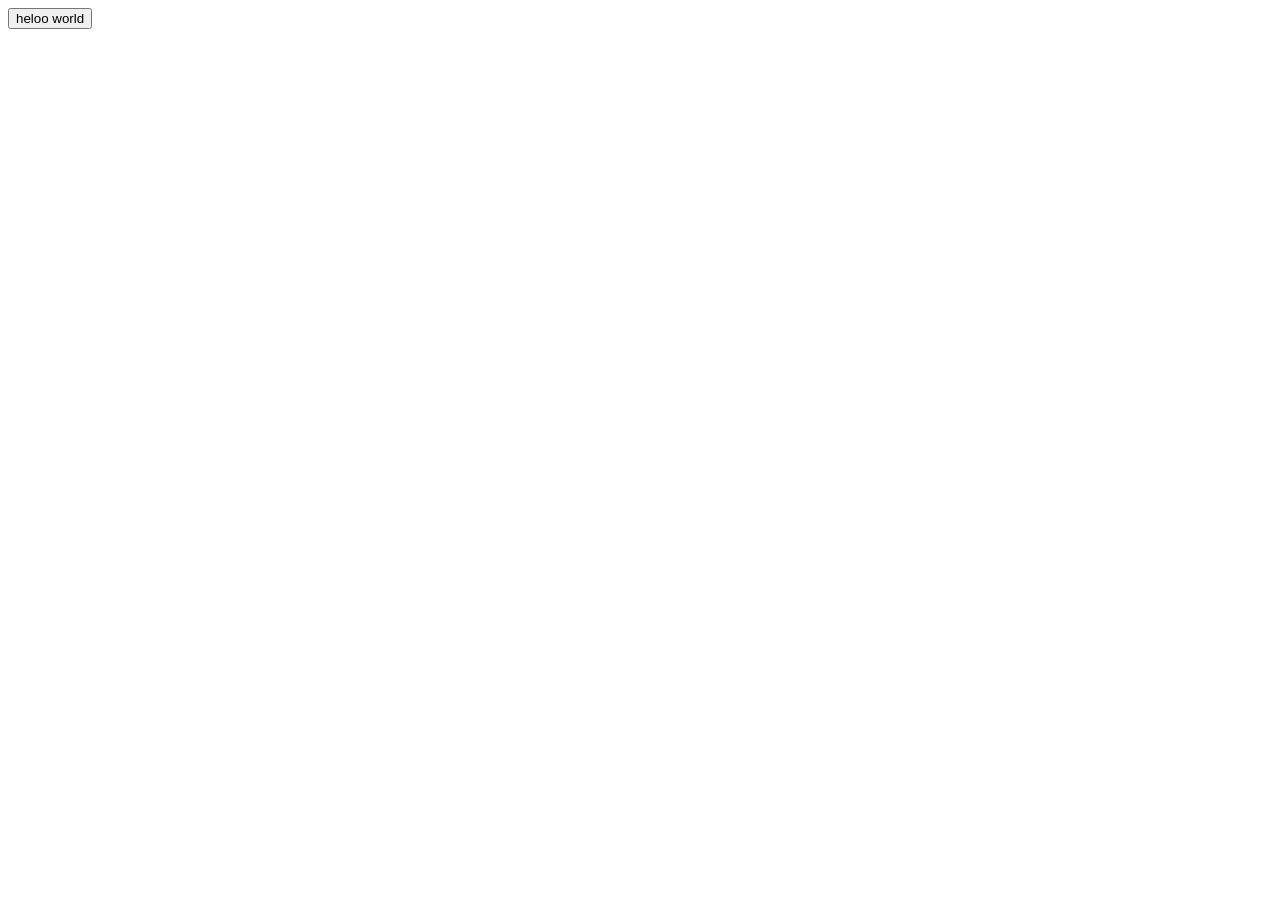
==== index.html @ 88d8ea2e "add: basic structure" ====
<!DOCTYPE html>
<html lang="en">
<head>
    <meta charset="UTF-8">
    <meta name="viewport" content="width=device-width, initial-scale=1.0">
    <title>Motoshop</title>
    <link rel="stylesheet" href="style.css">
</head>
<body>
    

<button>heloo world</button>

    <script src="script.js"></script>
</body>
</html>
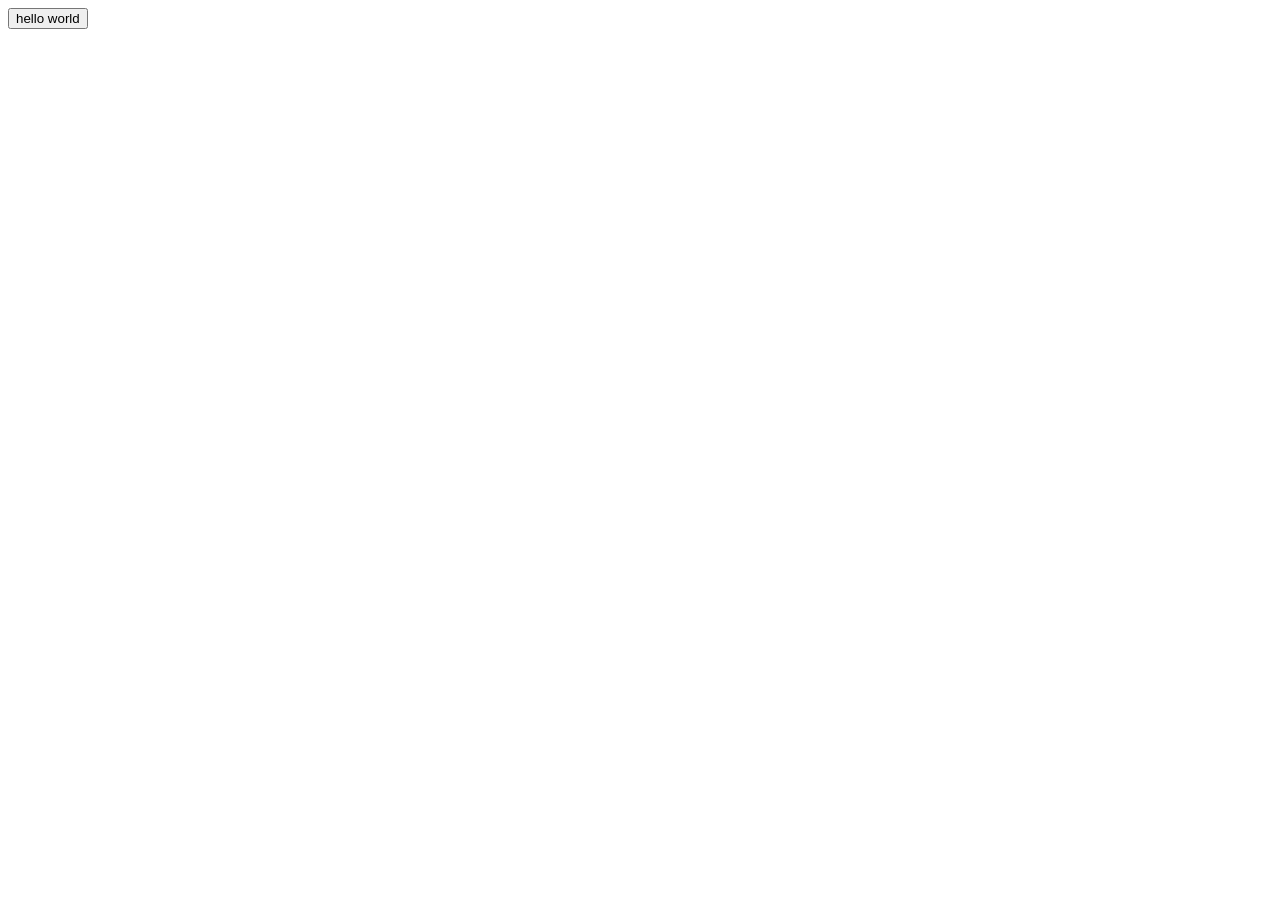
==== commit 8f78c132: "add: gteg" ====
--- a/index.html
+++ b/index.html
@@ -1,16 +1,28 @@
 <!DOCTYPE html>
 <html lang="en">
+
 <head>
     <meta charset="UTF-8">
     <meta name="viewport" content="width=device-width, initial-scale=1.0">
     <title>Motoshop</title>
     <link rel="stylesheet" href="style.css">
+    <!-- Google tag (gtag.js) -->
+    <script async src="https://www.googletagmanager.com/gtag/js?id=G-P96G4NNE6P"></script>
+    <script>
+        window.dataLayer = window.dataLayer || [];
+        function gtag() { dataLayer.push(arguments); }
+        gtag('js', new Date());
+
+        gtag('config', 'G-P96G4NNE6P');
+    </script>
 </head>
+
 <body>
-    
 
-<button>heloo world</button>
+
+    <button class=" order-btn">hello world</button>
 
     <script src="script.js"></script>
 </body>
+
 </html>
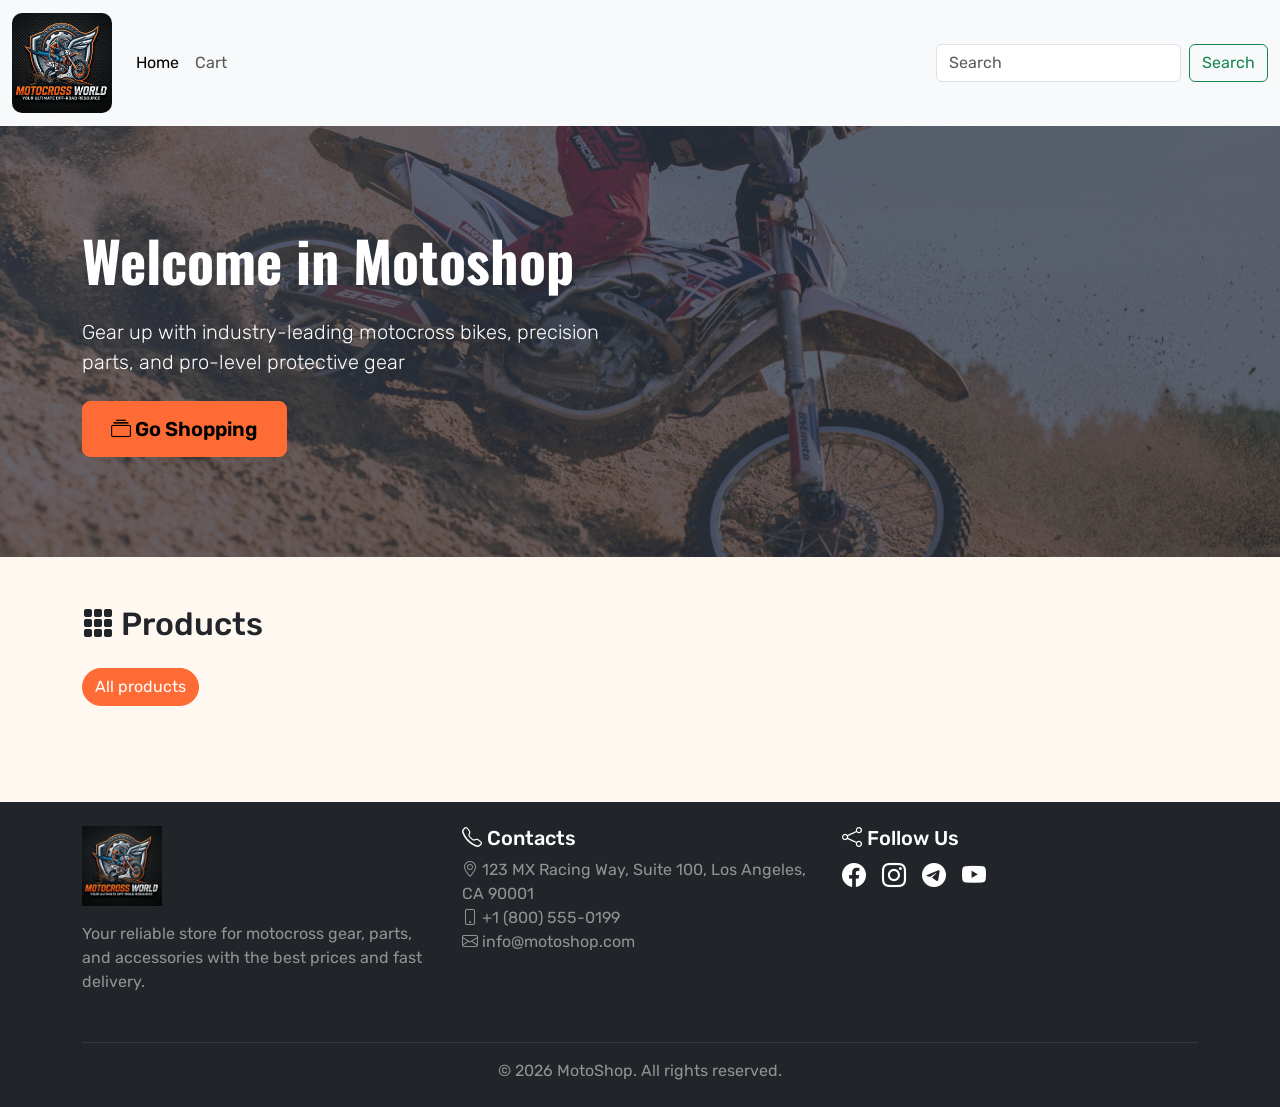
==== commit 76022287: "Refactor code structure for improved readability and maintainability" ====
--- a/index.html
+++ b/index.html
@@ -5,6 +5,11 @@
     <meta charset="UTF-8">
     <meta name="viewport" content="width=device-width, initial-scale=1.0">
     <title>Motoshop</title>
+    <!-- Web Awesome -->
+    <link rel="stylesheet" href="https://cdn.jsdelivr.net/npm/@aspect-ui/webawesome@1.0.13/dist/webawesome.min.css">
+    <link href="https://cdn.jsdelivr.net/npm/bootstrap-icons@1.11.3/font/bootstrap-icons.css" rel="stylesheet">
+    <link href="https://cdn.jsdelivr.net/npm/bootstrap@5.3.8/dist/css/bootstrap.min.css" rel="stylesheet"
+        integrity="sha384-sRIl4kxILFvY47J16cr9ZwB07vP4J8+LH7qKQnuqkuIAvNWLzeN8tE5YBujZqJLB" crossorigin="anonymous">
     <link rel="stylesheet" href="style.css">
     <!-- Google tag (gtag.js) -->
     <script async src="https://www.googletagmanager.com/gtag/js?id=G-P96G4NNE6P"></script>
@@ -18,10 +23,138 @@
 </head>
 
 <body>
+    <nav class="navbar navbar-expand-lg bg-body-tertiary">
+        <div class="container-fluid">
+            <a class="navbar-brand" href="#"><img class="logo" src="img/logo.png" alt="MotoShop" height="100"></a>
+            <button class="navbar-toggler" type="button" data-bs-toggle="collapse"
+                data-bs-target="#navbarSupportedContent" aria-controls="navbarSupportedContent" aria-expanded="false"
+                aria-label="Toggle navigation">
+                <span class="navbar-toggler-icon"></span>
+            </button>
+            <div class="collapse navbar-collapse" id="navbarSupportedContent">
+                <ul class="navbar-nav me-auto mb-2 mb-lg-0">
+                    <li class="nav-item">
+                        <a class="nav-link active" aria-current="page" href="#">Home</a>
+                    </li>
+                    <li class="nav-item">
+                        <a class="nav-link" href="cart.html">Cart</a>
+                    </li>
+                </ul>
+                <form class="d-flex" role="search">
+                    <input class="form-control me-2" type="search" placeholder="Search" aria-label="Search" />
+                    <button class="btn btn-outline-success" type="submit">Search</button>
+                </form>
+            </div>
+        </div>
+    </nav>
+    <section class="hero-section">
+        <div class="container">
+            <div class="row align-items-center min-wh-50">
+                <div class="col-lg-6">
+                    <h1 class="display-4 fw-bold text-white mb-4" id="heroTitle">
+                        Welcome in Motoshop
+                    </h1>
+                    <p class="lead text-wide-50 mb-4" id="heroText">Gear up with industry-leading motocross bikes,
+                        precision parts, and pro-level protective gear</p>
+                    <a href="#products" class="btn btn-warning btn-lg">
+                        <i class="bi bi-collection"></i> Go Shopping
+                    </a>
+                </div>
+            </div>
+        </div>
+    </section>
 
+    <main class="container my-5" id="products">
+        <div class="row mb-4">
+            <div class="col-12">
+                <h2 class="section-title mb-4">
+                    <i class="bi bi-grid-3x3-gap-fill"></i>
+                    Products
+                </h2>
+                <div class="d-flex flex-wrap gap-2 mb-4" id="categoryFilters">
+                    <button class="btn btn-dark category-btn active" data-category="all">All products</button>
+                </div>
+            </div>
+        </div>
+        <div class="row gap-3" id="productsGrid"></div>
+        <div class="text-center py-5 d-none" id="noProducts">
+            <h3 class="mt-3 text-muted">No products found</h3>
+        </div>
+    </main>
+    <footer class="bg-dark text-white py-4 mt-5">
+        <div class="container">
+            <div class="row">
+                <div class="col-md-4 mb-3">
+                    <img src="img/logo.png" alt="MotoShop" height="80" class="mb-3">
+                    <p class="text-white-50">
+                        Your reliable store for motocross gear, parts, and accessories with the best prices and fast
+                        delivery.
+                    </p>
+                </div>
 
-    <button class=" order-btn">hello world</button>
+                <div class="col-md-4 mb-3">
+                    <h5><i class="bi bi-telephone"></i> Contacts</h5>
+                    <ul class="list-unstyled text-white-50">
+                        <li><i class="bi bi-geo-alt"></i> 123 MX Racing Way, Suite 100, Los Angeles, CA 90001</li>
+                        <li><i class="bi bi-phone"></i> +1 (800) 555-0199</li>
+                        <li><i class="bi bi-envelope"></i> info@motoshop.com</li>
+                    </ul>
+                </div>
 
+                <div class="col-md-4 mb-3">
+                    <h5><i class="bi bi-share"></i> Follow Us</h5>
+                    <div class="d-flex gap-3">
+                        <a href="#" class="text-white fs-4" title="Facebook"><i class="bi bi-facebook"></i></a>
+                        <a href="#" class="text-white fs-4" title="Instagram"><i class="bi bi-instagram"></i></a>
+                        <a href="#" class="text-white fs-4" title="Telegram"><i class="bi bi-telegram"></i></a>
+                        <a href="#" class="text-white fs-4" title="YouTube"><i class="bi bi-youtube"></i></a>
+                    </div>
+                </div>
+            </div>
+
+            <hr class="border-secondary">
+
+            <div class="text-center text-white-50">
+                <p class="mb-0">&copy; 2026 MotoShop. All rights reserved.</p>
+            </div>
+        </div>
+    </footer>
+    <!-- <button class=" order-btn">hello world</button> -->
+    <div class="modal" tabindex="-1">
+        <div class="modal-dialog">
+            <div class="modal-content">
+                <div class="modal-header">
+                    <h5 class="modal-title">Product details</h5>
+                    <button type="button" class="btn-close" data-bs-dismiss="modal" aria-label="Close"></button>
+                </div>
+                <div class="modal-body">
+                    <div class="row g-0">
+                        <div class="col-md-6">
+                            <img src="" alt="" id="modalProductImage" class="img-fluid rounded-start w-100"
+                                style="height: 350px; object-fit: cover;">
+                        </div>
+                        <div class="col-md-6 p-4 d-flex flex-column">
+                            <span class="badge bg-secondary mb-2 align-self-start" id="modalProductCategory"></span>
+                            <h4 class="fw-bold" id="modalProductTitle"></h4>
+                            <p class="text-muted flex-grow-1" id="modalProductDescription"></p>
+                            <div class="mt-auto">
+                                <h3 class="text-success fw-bold mb-3" id="modalProductPrice"></h3>
+                                <button class="btn btn-warning btn-lg w-100 rounded-pill" id="modalAddToCart">
+                                    <i class="bi bi-cart-plus"></i> Add to Cart
+                                </button>
+                            </div>
+                        </div>
+                    </div>
+                </div>
+
+            </div>
+        </div>
+    </div>
+    <script src="https://cdnjs.cloudflare.com/ajax/libs/gsap/3.12.5/gsap.min.js"></script>
+    <script src="https://cdnjs.cloudflare.com/ajax/libs/gsap/3.12.5/ScrollTrigger.min.js"></script>
+    <script src="https://cdn.jsdelivr.net/npm/bootstrap@5.3.8/dist/js/bootstrap.bundle.min.js"
+        integrity="sha384-FKyoEForCGlyvwx9Hj09JcYn3nv7wiPVlz7YYwJrWVcXK/BmnVDxM+D2scQbITxI"
+        crossorigin="anonymous"></script>
     <script src="script.js"></script>
 </body>
 
--- a/style.css
+++ b/style.css
@@ -0,0 +1,214 @@
+@import url('https://fonts.googleapis.com/css2?family=Oswald:wght@200..700&family=Rubik:ital,wght@0,300..900;1,300..900&display=swap');
+:root {
+    --primary: #2f3c4f;
+    --secondary: #ff6b35;
+    --light: #f7f7f7;
+    --dark: #1f2937;
+    --gray: #6b7280;
+}
+body {
+    font-family: "Rubik", sans-serif;
+    background: #FFF8F0;
+}
+
+h1 {
+    font-family: "Oswald", sans-serif;
+}
+
+.hero-section {
+    background:
+        linear-gradient(120deg,
+            rgba(47, 60, 79, 0.72),
+            rgba(31, 41, 55, 0.72)),
+        url('img/baner.jpg') center/cover no-repeat;
+
+    color: white;
+    padding: 100px 0;
+}
+
+.logo{
+    border-radius: 10px;
+}
+
+.hero-section h1 {
+    font-weight: 700;
+}
+
+.hero-section .btn {
+    padding: 12px 28px;
+    font-weight: 600;
+}
+
+/* Buttons */
+
+.btn {
+    transition: all 0.3s ease;
+}
+
+.btn-warning,
+.add-to-cart-btn {
+    background-color: var(--secondary);
+    border-color: var(--secondary);
+}
+
+.btn-warning:hover,
+.add-to-cart-btn:hover {
+    background-color: #e85a29;
+    border-color: #e85a29;
+    transform: translateY(-2px);
+}
+
+/* Categories */
+
+.category-btn {
+    border-radius: 30px;
+    transition: all 0.3s ease;
+}
+
+.category-btn.active {
+    background-color: var(--secondary) !important;
+    border-color: var(--secondary) !important;
+    color: white !important;
+}
+
+.category-btn:hover {
+    background-color: var(--dark);
+    color: white;
+}
+
+/* Products */
+
+#productsGrid .card,
+.product-card {
+    border: none;
+    border-radius: 16px;
+    overflow: hidden;
+    transition: all 0.35s ease;
+    box-shadow: 0 4px 15px rgba(0,0,0,0.06);
+}
+
+#productsGrid .card:hover,
+.product-card:hover {
+    transform: translateY(-8px);
+    box-shadow: 0 15px 30px rgba(0,0,0,0.12);
+}
+
+#productsGrid .card-img-top,
+.product-card img {
+    height: 220px;
+    object-fit: cover;
+    transition: transform 0.4s ease;
+}
+
+#productsGrid .card:hover .card-img-top,
+.product-card:hover img {
+    transform: scale(1.08);
+}
+
+.card-title {
+    font-weight: 600;
+}
+
+.card-text {
+    color: var(--gray);
+}
+
+/* Price */
+
+.price {
+    color: var(--secondary);
+    font-size: 1.2rem;
+    font-weight: 700;
+}
+
+/* Cart Button */
+
+#cartBtn {
+    transition: all 0.3s ease;
+}
+
+#cartBtn:hover {
+    transform: scale(1.05);
+}
+
+/* Cart Items */
+
+#cartItems .card {
+    border: none;
+    border-left: 4px solid var(--secondary);
+    transition: all 0.3s ease;
+}
+
+#cartItems .card:hover {
+    transform: translateX(5px);
+}
+
+/* Checkout */
+
+#checkoutCard {
+    border: none;
+    border-radius: 16px;
+    transition: all 0.3s ease;
+}
+
+#checkoutCard:hover {
+    box-shadow: 0 10px 25px rgba(0,0,0,0.1);
+}
+
+/* Footer */
+
+footer {
+    background-color: var(--dark) !important;
+}
+
+footer a.text-white {
+    transition: all 0.3s ease;
+}
+
+footer a.text-white:hover {
+    color: var(--secondary) !important;
+    padding-left: 4px;
+}
+
+/* Sections */
+
+section h2 {
+    position: relative;
+    margin-bottom: 40px;
+    font-weight: 700;
+}
+
+section h2::after {
+    content: "";
+    display: block;
+    width: 70px;
+    height: 4px;
+    background: var(--secondary);
+    margin: 12px auto 0;
+    border-radius: 10px;
+}
+
+/* Utility */
+
+.overflow-hidden {
+    overflow: hidden;
+}
+
+/* Responsive */
+
+@media (max-width: 768px) {
+
+    .hero-section {
+        padding: 60px 0;
+        text-align: center;
+    }
+
+    .hero-section h1 {
+        font-size: 2rem;
+    }
+
+    #productsGrid .card-img-top,
+    .product-card img {
+        height: 180px;
+    }
+}
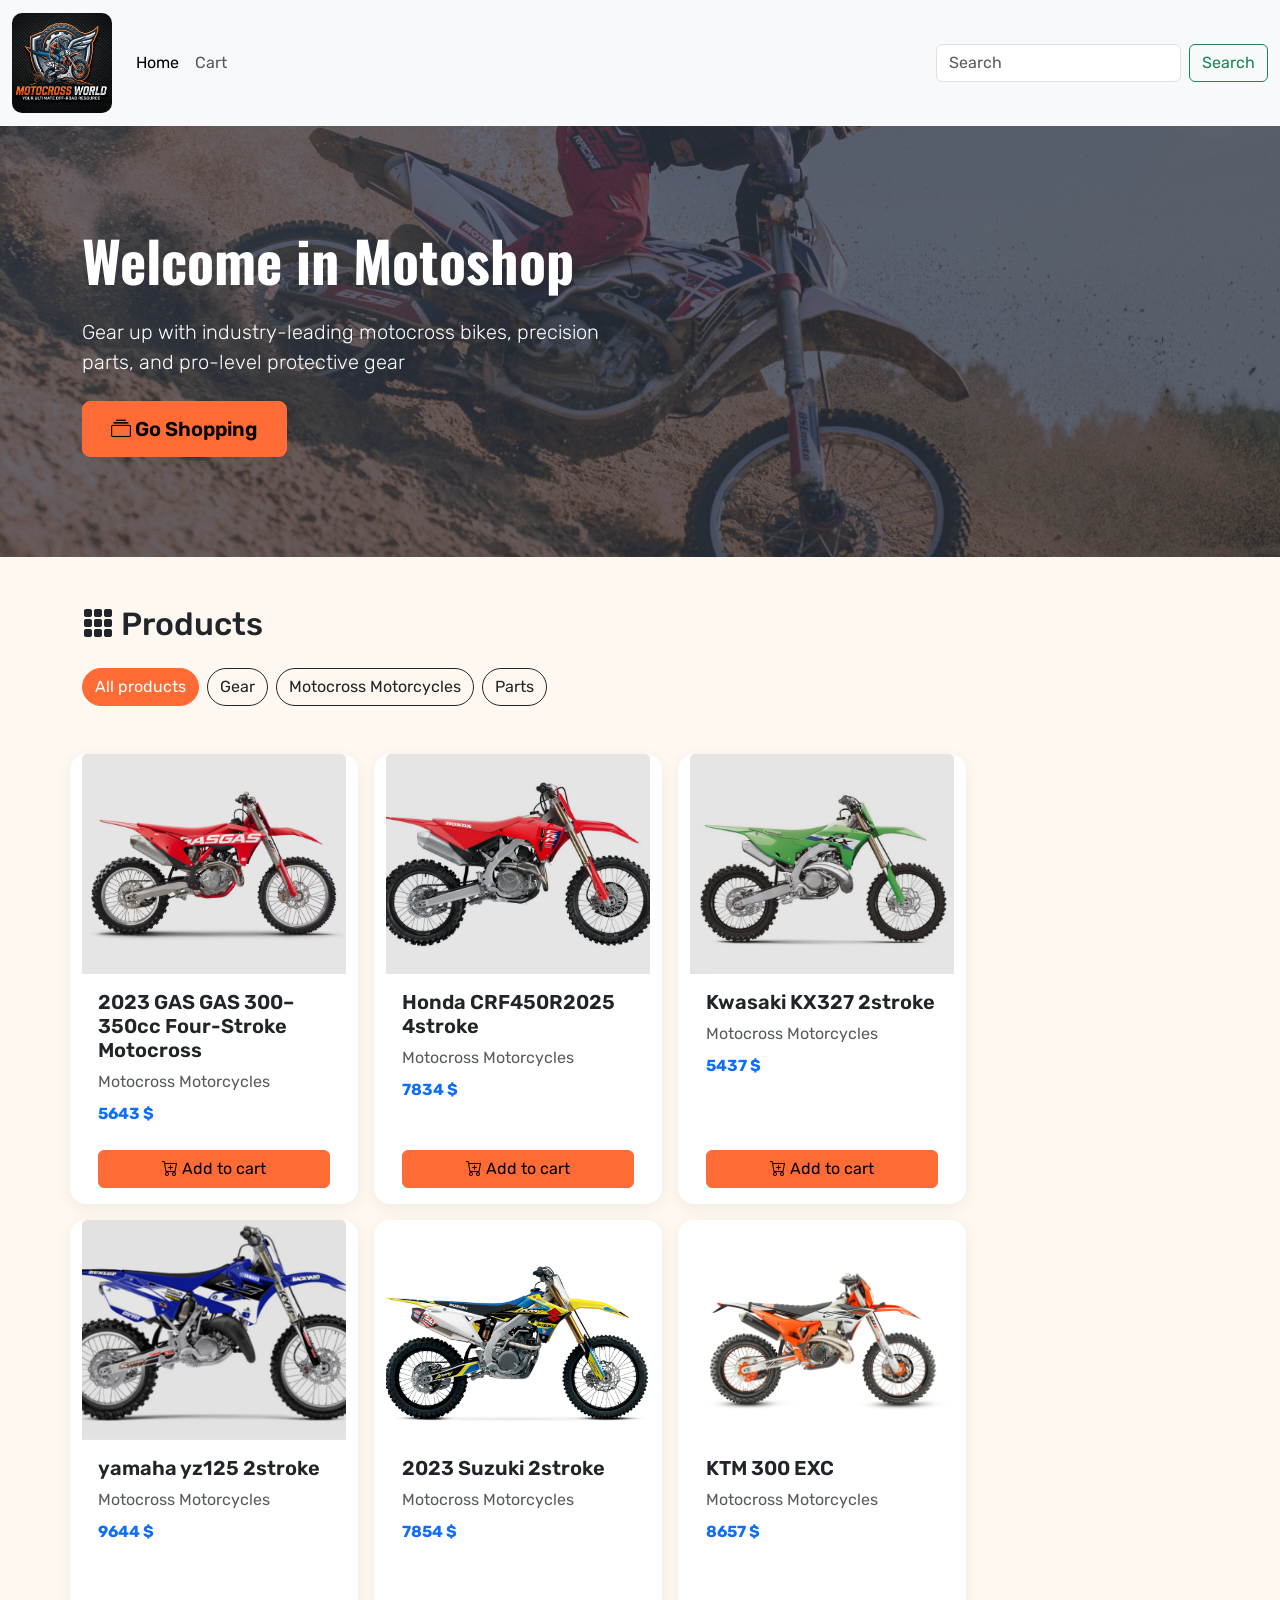
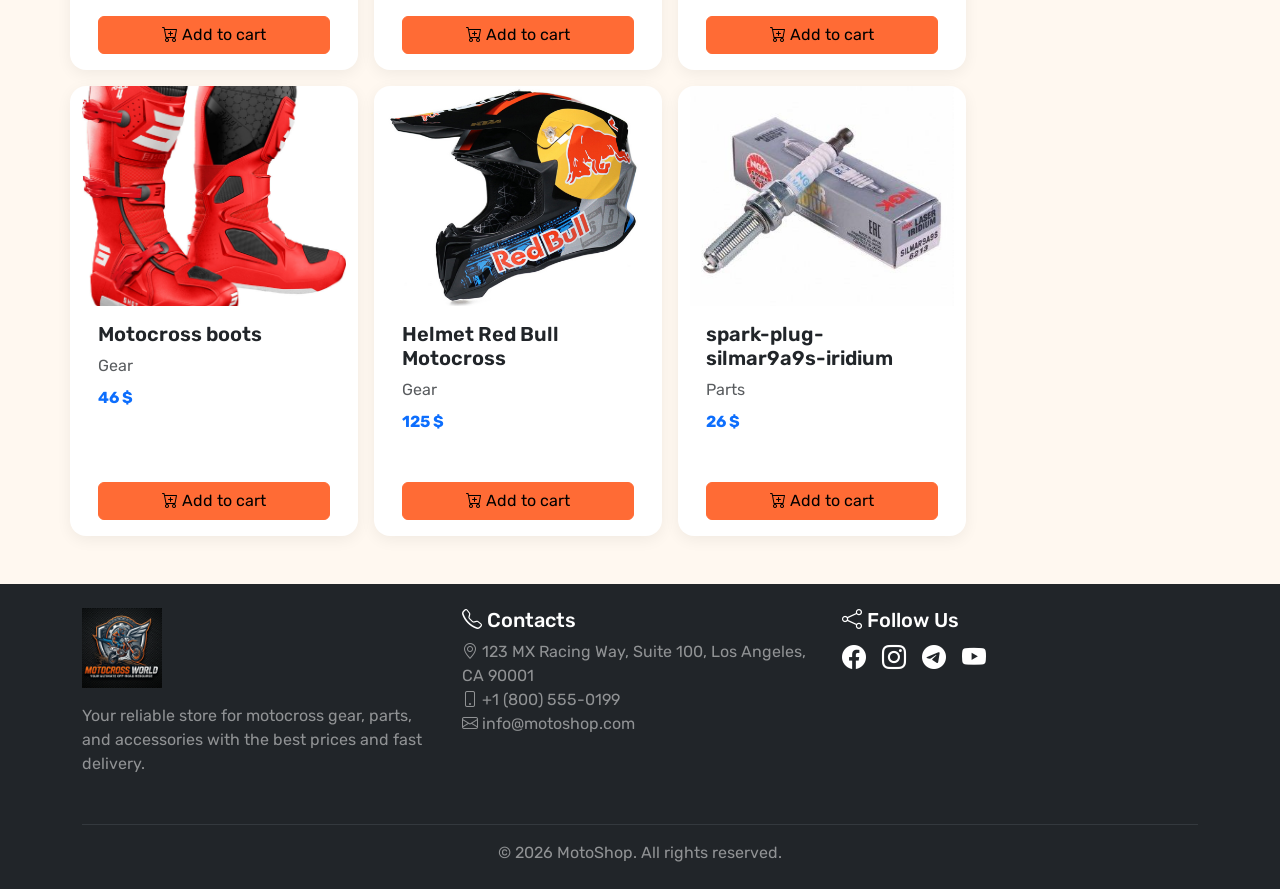
==== commit e3d16c24: "Add new image for spark plug model Silmar9A9S Iridium" ====
--- a/index.html
+++ b/index.html
@@ -1,161 +1,173 @@
 <!DOCTYPE html>
 <html lang="en">
 
+
 <head>
-    <meta charset="UTF-8">
-    <meta name="viewport" content="width=device-width, initial-scale=1.0">
-    <title>Motoshop</title>
-    <!-- Web Awesome -->
-    <link rel="stylesheet" href="https://cdn.jsdelivr.net/npm/@aspect-ui/webawesome@1.0.13/dist/webawesome.min.css">
-    <link href="https://cdn.jsdelivr.net/npm/bootstrap-icons@1.11.3/font/bootstrap-icons.css" rel="stylesheet">
-    <link href="https://cdn.jsdelivr.net/npm/bootstrap@5.3.8/dist/css/bootstrap.min.css" rel="stylesheet"
-        integrity="sha384-sRIl4kxILFvY47J16cr9ZwB07vP4J8+LH7qKQnuqkuIAvNWLzeN8tE5YBujZqJLB" crossorigin="anonymous">
-    <link rel="stylesheet" href="style.css">
-    <!-- Google tag (gtag.js) -->
-    <script async src="https://www.googletagmanager.com/gtag/js?id=G-P96G4NNE6P"></script>
-    <script>
-        window.dataLayer = window.dataLayer || [];
-        function gtag() { dataLayer.push(arguments); }
-        gtag('js', new Date());
+   <meta charset="UTF-8">
+   <meta name="viewport" content="width=device-width, initial-scale=1.0">
+   <title>Motoshop</title>
+   <!-- Web Awesome -->
+   <link rel="stylesheet" href="https://cdn.jsdelivr.net/npm/@aspect-ui/webawesome@1.0.13/dist/webawesome.min.css">
+   <link href="https://cdn.jsdelivr.net/npm/bootstrap-icons@1.11.3/font/bootstrap-icons.css" rel="stylesheet">
+   <link href="https://cdn.jsdelivr.net/npm/bootstrap@5.3.8/dist/css/bootstrap.min.css" rel="stylesheet"
+       integrity="sha384-sRIl4kxILFvY47J16cr9ZwB07vP4J8+LH7qKQnuqkuIAvNWLzeN8tE5YBujZqJLB" crossorigin="anonymous">
+   <link rel="stylesheet" href="style.css">
+   <!-- Google tag (gtag.js) -->
+   <script async src="https://www.googletagmanager.com/gtag/js?id=G-P96G4NNE6P"></script>
+   <script>
+       window.dataLayer = window.dataLayer || [];
+       function gtag() { dataLayer.push(arguments); }
+       gtag('js', new Date());
 
-        gtag('config', 'G-P96G4NNE6P');
-    </script>
+
+       gtag('config', 'G-P96G4NNE6P');
+   </script>
 </head>
 
+
 <body>
-    <nav class="navbar navbar-expand-lg bg-body-tertiary">
-        <div class="container-fluid">
-            <a class="navbar-brand" href="#"><img class="logo" src="img/logo.png" alt="MotoShop" height="100"></a>
-            <button class="navbar-toggler" type="button" data-bs-toggle="collapse"
-                data-bs-target="#navbarSupportedContent" aria-controls="navbarSupportedContent" aria-expanded="false"
-                aria-label="Toggle navigation">
-                <span class="navbar-toggler-icon"></span>
-            </button>
-            <div class="collapse navbar-collapse" id="navbarSupportedContent">
-                <ul class="navbar-nav me-auto mb-2 mb-lg-0">
-                    <li class="nav-item">
-                        <a class="nav-link active" aria-current="page" href="#">Home</a>
-                    </li>
-                    <li class="nav-item">
-                        <a class="nav-link" href="cart.html">Cart</a>
-                    </li>
-                </ul>
-                <form class="d-flex" role="search">
-                    <input class="form-control me-2" type="search" placeholder="Search" aria-label="Search" />
-                    <button class="btn btn-outline-success" type="submit">Search</button>
-                </form>
-            </div>
-        </div>
-    </nav>
-    <section class="hero-section">
-        <div class="container">
-            <div class="row align-items-center min-wh-50">
-                <div class="col-lg-6">
-                    <h1 class="display-4 fw-bold text-white mb-4" id="heroTitle">
-                        Welcome in Motoshop
-                    </h1>
-                    <p class="lead text-wide-50 mb-4" id="heroText">Gear up with industry-leading motocross bikes,
-                        precision parts, and pro-level protective gear</p>
-                    <a href="#products" class="btn btn-warning btn-lg">
-                        <i class="bi bi-collection"></i> Go Shopping
-                    </a>
-                </div>
-            </div>
-        </div>
-    </section>
+   <nav class="navbar navbar-expand-lg bg-body-tertiary">
+       <div class="container-fluid">
+           <a class="navbar-brand" href="#"><img class="logo" src="img/logo.png" alt="MotoShop" height="100"></a>
+           <button class="navbar-toggler" type="button" data-bs-toggle="collapse"
+               data-bs-target="#navbarSupportedContent" aria-controls="navbarSupportedContent" aria-expanded="false"
+               aria-label="Toggle navigation">
+               <span class="navbar-toggler-icon"></span>
+           </button>
+           <div class="collapse navbar-collapse" id="navbarSupportedContent">
+               <ul class="navbar-nav me-auto mb-2 mb-lg-0">
+                   <li class="nav-item">
+                       <a class="nav-link active" aria-current="page" href="#">Home</a>
+                   </li>
+                   <li class="nav-item">
+                       <a class="nav-link" href="cart.html">Cart</a>
+                   </li>
+               </ul>
+               <form class="d-flex" role="search">
+                   <input id="searchInput" class="form-control me-2" type="search" placeholder="Search" aria-label="Search" />
+                   <button id="searchBtn" class="btn btn-outline-success" type="button">Search</button>
+               </form>
+           </div>
+       </div>
+   </nav>
+   <section class="hero-section">
+       <div class="container">
+           <div class="row align-items-center min-wh-50">
+               <div class="col-lg-6">
+                   <h1 class="display-4 fw-bold text-white mb-4" id="heroTitle">
+                       Welcome in Motoshop
+                   </h1>
+                   <p class="lead text-wide-50 mb-4" id="heroText">Gear up with industry-leading motocross bikes,
+                       precision parts, and pro-level protective gear</p>
+                   <a href="#products" class="btn btn-warning btn-lg">
+                       <i class="bi bi-collection"></i> Go Shopping
+                   </a>
+               </div>
+           </div>
+       </div>
+   </section>
 
-    <main class="container my-5" id="products">
-        <div class="row mb-4">
-            <div class="col-12">
-                <h2 class="section-title mb-4">
-                    <i class="bi bi-grid-3x3-gap-fill"></i>
-                    Products
-                </h2>
-                <div class="d-flex flex-wrap gap-2 mb-4" id="categoryFilters">
-                    <button class="btn btn-dark category-btn active" data-category="all">All products</button>
-                </div>
-            </div>
-        </div>
-        <div class="row gap-3" id="productsGrid"></div>
-        <div class="text-center py-5 d-none" id="noProducts">
-            <h3 class="mt-3 text-muted">No products found</h3>
-        </div>
-    </main>
-    <footer class="bg-dark text-white py-4 mt-5">
-        <div class="container">
-            <div class="row">
-                <div class="col-md-4 mb-3">
-                    <img src="img/logo.png" alt="MotoShop" height="80" class="mb-3">
-                    <p class="text-white-50">
-                        Your reliable store for motocross gear, parts, and accessories with the best prices and fast
-                        delivery.
-                    </p>
-                </div>
 
-                <div class="col-md-4 mb-3">
-                    <h5><i class="bi bi-telephone"></i> Contacts</h5>
-                    <ul class="list-unstyled text-white-50">
-                        <li><i class="bi bi-geo-alt"></i> 123 MX Racing Way, Suite 100, Los Angeles, CA 90001</li>
-                        <li><i class="bi bi-phone"></i> +1 (800) 555-0199</li>
-                        <li><i class="bi bi-envelope"></i> info@motoshop.com</li>
-                    </ul>
-                </div>
+   <main class="container my-5" id="products">
+       <div class="row mb-4">
+           <div class="col-12">
+               <h2 class="section-title mb-4">
+                   <i class="bi bi-grid-3x3-gap-fill"></i>
+                   Products
+               </h2>
+               <div class="d-flex flex-wrap gap-2 mb-4" id="categoryFilters">
+                   <button class="btn btn-dark category-btn active" data-category="all">All products</button>
+               </div>
+           </div>
+       </div>
+       <div class="row gap-3" id="productsGrid"></div>
+       <div class="text-center py-5 d-none" id="noProducts">
+           <h3 class="mt-3 text-muted">No products found</h3>
+       </div>
+   </main>
+   <footer class="bg-dark text-white py-4 mt-5">
+       <div class="container">
+           <div class="row">
+               <div class="col-md-4 mb-3">
+                   <img src="img/logo.png" alt="MotoShop" height="80" class="mb-3">
+                   <p class="text-white-50">
+                       Your reliable store for motocross gear, parts, and accessories with the best prices and fast
+                       delivery.
+                   </p>
+               </div>
 
-                <div class="col-md-4 mb-3">
-                    <h5><i class="bi bi-share"></i> Follow Us</h5>
-                    <div class="d-flex gap-3">
-                        <a href="#" class="text-white fs-4" title="Facebook"><i class="bi bi-facebook"></i></a>
-                        <a href="#" class="text-white fs-4" title="Instagram"><i class="bi bi-instagram"></i></a>
-                        <a href="#" class="text-white fs-4" title="Telegram"><i class="bi bi-telegram"></i></a>
-                        <a href="#" class="text-white fs-4" title="YouTube"><i class="bi bi-youtube"></i></a>
-                    </div>
-                </div>
-            </div>
 
-            <hr class="border-secondary">
+               <div class="col-md-4 mb-3">
+                   <h5><i class="bi bi-telephone"></i> Contacts</h5>
+                   <ul class="list-unstyled text-white-50">
+                       <li><i class="bi bi-geo-alt"></i> 123 MX Racing Way, Suite 100, Los Angeles, CA 90001</li>
+                       <li><i class="bi bi-phone"></i> +1 (800) 555-0199</li>
+                       <li><i class="bi bi-envelope"></i> info@motoshop.com</li>
+                   </ul>
+               </div>
 
-            <div class="text-center text-white-50">
-                <p class="mb-0">&copy; 2026 MotoShop. All rights reserved.</p>
-            </div>
-        </div>
-    </footer>
-    <!-- <button class=" order-btn">hello world</button> -->
-    <div class="modal" tabindex="-1">
-        <div class="modal-dialog">
-            <div class="modal-content">
-                <div class="modal-header">
-                    <h5 class="modal-title">Product details</h5>
-                    <button type="button" class="btn-close" data-bs-dismiss="modal" aria-label="Close"></button>
-                </div>
-                <div class="modal-body">
-                    <div class="row g-0">
-                        <div class="col-md-6">
-                            <img src="" alt="" id="modalProductImage" class="img-fluid rounded-start w-100"
-                                style="height: 350px; object-fit: cover;">
-                        </div>
-                        <div class="col-md-6 p-4 d-flex flex-column">
-                            <span class="badge bg-secondary mb-2 align-self-start" id="modalProductCategory"></span>
-                            <h4 class="fw-bold" id="modalProductTitle"></h4>
-                            <p class="text-muted flex-grow-1" id="modalProductDescription"></p>
-                            <div class="mt-auto">
-                                <h3 class="text-success fw-bold mb-3" id="modalProductPrice"></h3>
-                                <button class="btn btn-warning btn-lg w-100 rounded-pill" id="modalAddToCart">
-                                    <i class="bi bi-cart-plus"></i> Add to Cart
-                                </button>
-                            </div>
-                        </div>
-                    </div>
-                </div>
 
-            </div>
-        </div>
-    </div>
-    <script src="https://cdnjs.cloudflare.com/ajax/libs/gsap/3.12.5/gsap.min.js"></script>
-    <script src="https://cdnjs.cloudflare.com/ajax/libs/gsap/3.12.5/ScrollTrigger.min.js"></script>
-    <script src="https://cdn.jsdelivr.net/npm/bootstrap@5.3.8/dist/js/bootstrap.bundle.min.js"
-        integrity="sha384-FKyoEForCGlyvwx9Hj09JcYn3nv7wiPVlz7YYwJrWVcXK/BmnVDxM+D2scQbITxI"
-        crossorigin="anonymous"></script>
-    <script src="script.js"></script>
+               <div class="col-md-4 mb-3">
+                   <h5><i class="bi bi-share"></i> Follow Us</h5>
+                   <div class="d-flex gap-3">
+                       <a href="#" class="text-white fs-4" title="Facebook"><i class="bi bi-facebook"></i></a>
+                       <a href="#" class="text-white fs-4" title="Instagram"><i class="bi bi-instagram"></i></a>
+                       <a href="#" class="text-white fs-4" title="Telegram"><i class="bi bi-telegram"></i></a>
+                       <a href="#" class="text-white fs-4" title="YouTube"><i class="bi bi-youtube"></i></a>
+                   </div>
+               </div>
+           </div>
+
+
+           <hr class="border-secondary">
+
+
+           <div class="text-center text-white-50">
+               <p class="mb-0">&copy; 2026 MotoShop. All rights reserved.</p>
+           </div>
+       </div>
+   </footer>
+   <!-- <button class=" order-btn">hello world</button> -->
+   <div class="modal" tabindex="-1">
+       <div class="modal-dialog modal-lg modal-dialog-centered">
+           <div class="modal-content">
+               <div class="modal-header">
+                   <h5 class="modal-title">Product details</h5>
+                   <button type="button" class="btn-close" data-bs-dismiss="modal" aria-label="Close"></button>
+               </div>
+               <div class="modal-body">
+                   <div class="row g-0">
+                       <div class="col-md-6">
+                           <img src="" alt="" id="modalProductImage" class="img-fluid rounded-start w-100"
+                               style="height: 420px; object-fit: contain; background: #f8f9fa;">
+                       </div>
+                       <div class="col-md-6 p-4 d-flex flex-column">
+                           <span class="badge bg-secondary mb-2 align-self-start" id="modalProductCategory"></span>
+                           <h4 class="fw-bold" id="modalProductTitle"></h4>
+                           <p class="text-muted flex-grow-1" id="modalProductDescription"></p>
+                           <div class="mt-auto">
+                               <h3 class="text-success fw-bold mb-3" id="modalProductPrice"></h3>
+                               <button class="btn btn-warning btn-lg w-100 rounded-pill" id="modalAddToCart">
+                                   <i class="bi bi-cart-plus"></i> Add to Cart
+                               </button>
+                           </div>
+                       </div>
+                   </div>
+               </div>
+
+
+           </div>
+       </div>
+   </div>
+   <script src="https://cdnjs.cloudflare.com/ajax/libs/gsap/3.12.5/gsap.min.js"></script>
+   <script src="https://cdnjs.cloudflare.com/ajax/libs/gsap/3.12.5/ScrollTrigger.min.js"></script>
+   <script src="https://cdn.jsdelivr.net/npm/bootstrap@5.3.8/dist/js/bootstrap.bundle.min.js"
+       integrity="sha384-FKyoEForCGlyvwx9Hj09JcYn3nv7wiPVlz7YYwJrWVcXK/BmnVDxM+D2scQbITxI"
+       crossorigin="anonymous"></script>
+   <script src="script.js"></script>
 </body>
 
-</html>+
+</html>
+
+
--- a/style.css
+++ b/style.css
@@ -1,214 +1,280 @@
 @import url('https://fonts.googleapis.com/css2?family=Oswald:wght@200..700&family=Rubik:ital,wght@0,300..900;1,300..900&display=swap');
 :root {
-    --primary: #2f3c4f;
-    --secondary: #ff6b35;
-    --light: #f7f7f7;
-    --dark: #1f2937;
-    --gray: #6b7280;
+   --primary: #2f3c4f;
+   --secondary: #ff6b35;
+   --light: #f7f7f7;
+   --dark: #1f2937;
+   --gray: #6b7280;
 }
 body {
-    font-family: "Rubik", sans-serif;
-    background: #FFF8F0;
-}
+   font-family: "Rubik", sans-serif;
+   background: #FFF8F0;
+}
+
 
 h1 {
-    font-family: "Oswald", sans-serif;
-}
+   font-family: "Oswald", sans-serif;
+}
+
 
 .hero-section {
-    background:
-        linear-gradient(120deg,
-            rgba(47, 60, 79, 0.72),
-            rgba(31, 41, 55, 0.72)),
-        url('img/baner.jpg') center/cover no-repeat;
-
-    color: white;
-    padding: 100px 0;
-}
+   background:
+       linear-gradient(120deg,
+           rgba(47, 60, 79, 0.72),
+           rgba(31, 41, 55, 0.72)),
+       url('img/baner.jpg') center/cover no-repeat;
+
+
+   color: white;
+   padding: 100px 0;
+}
+
 
 .logo{
-    border-radius: 10px;
-}
+   border-radius: 10px;
+}
+
 
 .hero-section h1 {
-    font-weight: 700;
-}
+   font-weight: 700;
+}
+
 
 .hero-section .btn {
-    padding: 12px 28px;
-    font-weight: 600;
-}
+   padding: 12px 28px;
+   font-weight: 600;
+}
+
 
 /* Buttons */
 
+
 .btn {
-    transition: all 0.3s ease;
-}
+   transition: all 0.3s ease;
+}
+
 
 .btn-warning,
 .add-to-cart-btn {
-    background-color: var(--secondary);
-    border-color: var(--secondary);
-}
+   background-color: var(--secondary);
+   border-color: var(--secondary);
+}
+
 
 .btn-warning:hover,
 .add-to-cart-btn:hover {
-    background-color: #e85a29;
-    border-color: #e85a29;
-    transform: translateY(-2px);
-}
+   background-color: #e85a29;
+   border-color: #e85a29;
+   transform: translateY(-2px);
+}
+
 
 /* Categories */
 
+
 .category-btn {
-    border-radius: 30px;
-    transition: all 0.3s ease;
-}
+   border-radius: 30px;
+   transition: all 0.3s ease;
+}
+
 
 .category-btn.active {
-    background-color: var(--secondary) !important;
-    border-color: var(--secondary) !important;
-    color: white !important;
-}
+   background-color: var(--secondary) !important;
+   border-color: var(--secondary) !important;
+   color: white !important;
+}
+
 
 .category-btn:hover {
-    background-color: var(--dark);
-    color: white;
-}
+   background-color: var(--dark);
+   color: white;
+}
+
 
 /* Products */
+
 
 #productsGrid .card,
 .product-card {
-    border: none;
-    border-radius: 16px;
-    overflow: hidden;
-    transition: all 0.35s ease;
-    box-shadow: 0 4px 15px rgba(0,0,0,0.06);
-}
+   border: none;
+   border-radius: 16px;
+   overflow: hidden;
+   transition: all 0.35s ease;
+   box-shadow: 0 4px 15px rgba(0,0,0,0.06);
+   min-height: 450px;
+   display: flex;
+   flex-direction: column;
+}
+
+
+#productsGrid .card .card-body,
+.product-card .card-body {
+   display: flex;
+   flex-direction: column;
+   flex: 1;
+}
+
+
+#productsGrid .card .add-to-cart-btn,
+.product-card .add-to-cart-btn {
+   margin-top: auto;
+   width: 100%;
+}
+
 
 #productsGrid .card:hover,
 .product-card:hover {
-    transform: translateY(-8px);
-    box-shadow: 0 15px 30px rgba(0,0,0,0.12);
-}
+   transform: translateY(-8px);
+   box-shadow: 0 15px 30px rgba(0,0,0,0.12);
+}
+
 
 #productsGrid .card-img-top,
 .product-card img {
-    height: 220px;
-    object-fit: cover;
-    transition: transform 0.4s ease;
-}
+   height: 220px;
+   object-fit: cover;
+   transition: transform 0.4s ease;
+}
+
 
 #productsGrid .card:hover .card-img-top,
 .product-card:hover img {
-    transform: scale(1.08);
-}
+   transform: scale(1.08);
+}
+
 
 .card-title {
-    font-weight: 600;
-}
+   font-weight: 600;
+}
+
 
 .card-text {
-    color: var(--gray);
-}
+   color: var(--gray);
+}
+
 
 /* Price */
 
+
 .price {
-    color: var(--secondary);
-    font-size: 1.2rem;
-    font-weight: 700;
-}
+   color: var(--secondary);
+   font-size: 1.2rem;
+   font-weight: 700;
+}
+
 
 /* Cart Button */
 
+
 #cartBtn {
-    transition: all 0.3s ease;
-}
+   transition: all 0.3s ease;
+}
+
 
 #cartBtn:hover {
-    transform: scale(1.05);
-}
+   transform: scale(1.05);
+}
+
 
 /* Cart Items */
 
+
 #cartItems .card {
-    border: none;
-    border-left: 4px solid var(--secondary);
-    transition: all 0.3s ease;
-}
+   border: none;
+   border-left: 4px solid var(--secondary);
+   transition: all 0.3s ease;
+}
+
 
 #cartItems .card:hover {
-    transform: translateX(5px);
-}
+   transform: translateX(5px);
+}
+
 
 /* Checkout */
 
+
 #checkoutCard {
-    border: none;
-    border-radius: 16px;
-    transition: all 0.3s ease;
-}
+   border: none;
+   border-radius: 16px;
+   transition: all 0.3s ease;
+}
+
 
 #checkoutCard:hover {
-    box-shadow: 0 10px 25px rgba(0,0,0,0.1);
-}
+   box-shadow: 0 10px 25px rgba(0,0,0,0.1);
+}
+
 
 /* Footer */
 
+
 footer {
-    background-color: var(--dark) !important;
-}
+   background-color: var(--dark) !important;
+}
+
 
 footer a.text-white {
-    transition: all 0.3s ease;
-}
+   transition: all 0.3s ease;
+}
+
 
 footer a.text-white:hover {
-    color: var(--secondary) !important;
-    padding-left: 4px;
-}
+   color: var(--secondary) !important;
+   padding-left: 4px;
+}
+
 
 /* Sections */
 
+
 section h2 {
-    position: relative;
-    margin-bottom: 40px;
-    font-weight: 700;
-}
+   position: relative;
+   margin-bottom: 40px;
+   font-weight: 700;
+}
+
 
 section h2::after {
-    content: "";
-    display: block;
-    width: 70px;
-    height: 4px;
-    background: var(--secondary);
-    margin: 12px auto 0;
-    border-radius: 10px;
-}
+   content: "";
+   display: block;
+   width: 70px;
+   height: 4px;
+   background: var(--secondary);
+   margin: 12px auto 0;
+   border-radius: 10px;
+}
+
 
 /* Utility */
 
+
 .overflow-hidden {
-    overflow: hidden;
-}
+   overflow: hidden;
+}
+
 
 /* Responsive */
 
+
 @media (max-width: 768px) {
 
-    .hero-section {
-        padding: 60px 0;
-        text-align: center;
-    }
-
-    .hero-section h1 {
-        font-size: 2rem;
-    }
-
-    #productsGrid .card-img-top,
-    .product-card img {
-        height: 180px;
-    }
-}+
+   .hero-section {
+       padding: 60px 0;
+       text-align: center;
+   }
+
+
+   .hero-section h1 {
+       font-size: 2rem;
+   }
+
+
+   #productsGrid .card-img-top,
+   .product-card img {
+       height: 180px;
+   }
+}
+
+
